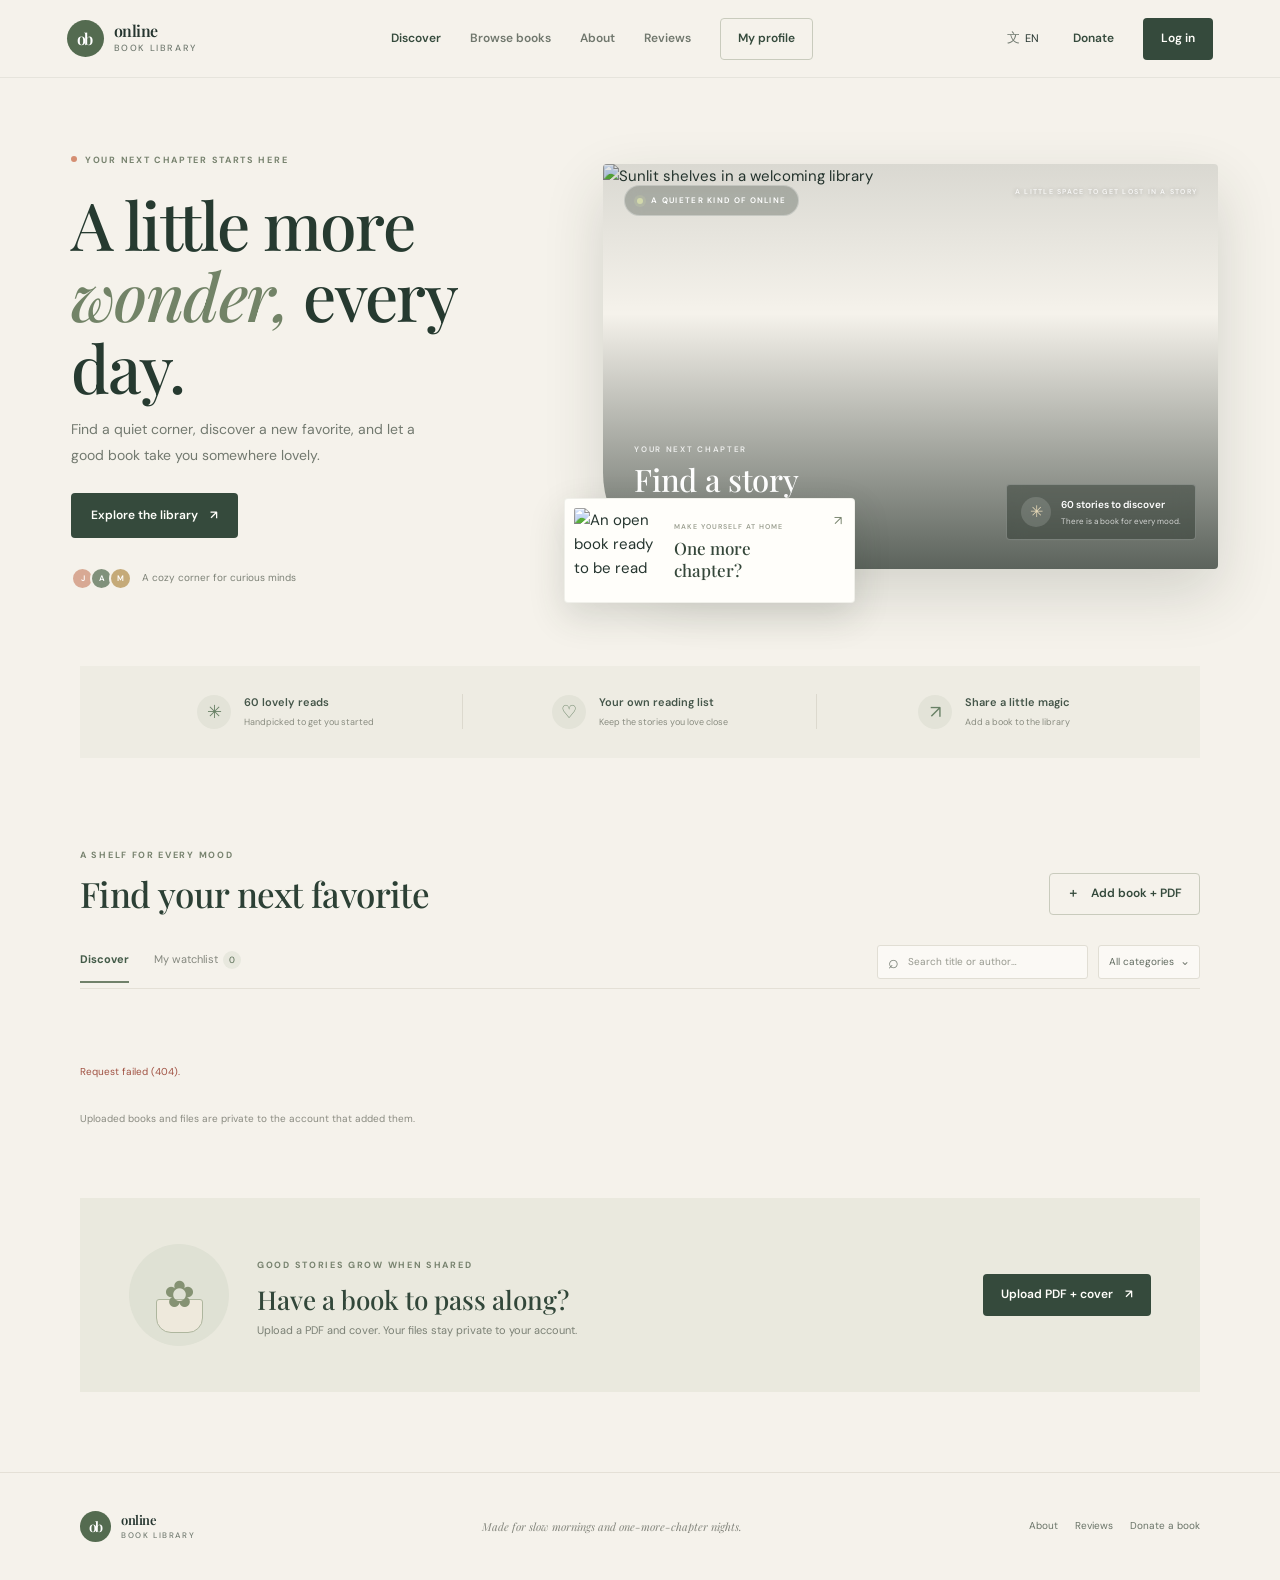
==== index.html @ 37eff49f "Greet signed-in readers on the homepage Show a time-appropriate greeting with the current account na" ====
<!doctype html>
<html lang="en">
<head>
  <meta charset="utf-8">
  <meta name="viewport" content="width=device-width, initial-scale=1">
  <meta name="theme-color" content="#f5f2eb">
  <meta name="description" content="Discover, read, and share books in the Online Book Library.">
  <title>Online Book Library — A little more wonder, every day</title>
  <link rel="preconnect" href="https://fonts.googleapis.com">
  <link rel="preconnect" href="https://fonts.gstatic.com" crossorigin>
  <link href="https://fonts.googleapis.com/css2?family=DM+Sans:wght@400;500;600;700&family=Playfair+Display:wght@500;600;700&display=swap" rel="stylesheet">
  <link rel="stylesheet" href="styles.css?v=3">
  <script src="app.js?v=4" defer></script>
</head>
<body>
  <header class="site-header">
    <a class="brand" href="index.html" aria-label="Online Book Library home">
      <span class="brand-mark" aria-hidden="true">ob</span>
      <span class="brand-name">online<span>book library</span></span>
    </a>
    <nav class="main-nav" aria-label="Main navigation">
      <a class="nav-link active" href="index.html" data-i18n="navHome">Discover</a>
      <a class="nav-link" href="#library" data-i18n="navBrowse">Browse books</a>
      <a class="nav-link" href="about.html" data-i18n="navAbout">About</a>
      <a class="nav-link" href="reviews.html" data-i18n="navReviews">Reviews</a>
      <a class="button button-outline" id="profile-link" href="profile.html">My profile</a>
    </nav>
    <div class="header-actions">
      <label class="language-picker">
        <span class="sr-only">Choose language</span>
        <span aria-hidden="true">文</span>
        <select id="language-select" aria-label="Choose language">
          <option value="en">EN</option>
          <option value="hi">हिन्दी</option>
        </select>
      </label>
      <button class="button button-quiet header-donate" id="donate-button" type="button" data-i18n="donate">Donate</button>
      <button class="button button-dark" id="account-button" type="button" data-i18n="login">Log in</button>
    </div>
  </header>

  <main>
    <section class="hero">
      <div class="hero-copy">
        <span class="eyebrow"><span class="eyebrow-dot"></span><span data-i18n="heroEyebrow">YOUR NEXT CHAPTER STARTS HERE</span></span>
        <p class="personal-greeting hidden" id="personal-greeting" aria-live="polite"></p>
        <h1 data-i18n="heroTitle">A little more<br><em>wonder,</em> every day.</h1>
        <p data-i18n="heroDescription">Find a quiet corner, discover a new favorite, and let a good book take you somewhere lovely.</p>
        <a class="button button-dark hero-button" href="#library"><span data-i18n="exploreBooks">Explore the library</span><span aria-hidden="true">↗</span></a>
        <div class="hero-note"><span class="avatar-stack" aria-hidden="true"><i>J</i><i>A</i><i>M</i></span><span data-i18n="heroNote">A cozy corner for curious minds</span></div>
      </div>
      <div class="hero-art">
        <img class="hero-photo" src="https://images.unsplash.com/photo-1507842217343-583bb7270b66?auto=format&amp;fit=crop&amp;w=1200&amp;q=85" alt="Sunlit shelves in a welcoming library" fetchpriority="high">
        <div class="hero-photo-shade"></div>
        <div class="hero-image-label"><span class="hero-live-dot"></span> A QUIETER KIND OF ONLINE</div>
        <div class="hero-image-caption"><span>YOUR NEXT CHAPTER</span><strong>Find a story<br>to call yours.</strong></div>
        <div class="hero-image-count"><span class="hero-count-icon">✳</span><span><strong>60 stories to discover</strong><small>There is a book for every mood.</small></span></div>
        <div class="hero-photo-credit">A LITTLE SPACE TO GET LOST IN A STORY</div>
        <div class="hero-floating-book">
          <img src="https://images.unsplash.com/photo-1512820790803-83ca734da794?auto=format&amp;fit=crop&amp;w=420&amp;h=360&amp;q=80" alt="An open book ready to be read" loading="eager">
          <div><span>MAKE YOURSELF AT HOME</span><strong>One more chapter?</strong></div>
          <span class="floating-book-arrow" aria-hidden="true">↗</span>
        </div>
      </div>
    </section>

    <section class="feature-strip" aria-label="Library highlights">
      <div><span class="feature-icon">✳</span><span><strong>60 lovely reads</strong><small>Handpicked to get you started</small></span></div>
      <div><span class="feature-icon">♡</span><span><strong>Your own reading list</strong><small>Keep the stories you love close</small></span></div>
      <div><span class="feature-icon">↗</span><span><strong>Share a little magic</strong><small>Add a book to the library</small></span></div>
    </section>

    <section class="library-section" id="library">
      <div class="section-heading">
        <div><span class="eyebrow" data-i18n="libraryEyebrow">A SHELF FOR EVERY MOOD</span><h2 data-i18n="libraryTitle">Find your next favorite</h2></div>
        <button class="button button-outline" id="upload-button" type="button"><span aria-hidden="true">＋</span><span data-i18n="addBook">Add a book</span></button>
      </div>
      <div class="library-toolbar">
        <div class="library-tabs" role="tablist" aria-label="Book shelf">
          <button class="tab-button selected" id="discover-tab" type="button" role="tab" aria-selected="true" data-i18n="tabDiscover">Discover</button>
          <button class="tab-button" id="watchlist-tab" type="button" role="tab" aria-selected="false"><span data-i18n="tabWatchlist">My watchlist</span><span class="watch-count" id="watch-count">0</span></button>
        </div>
        <div class="library-filters">
          <label class="search-box"><span aria-hidden="true">⌕</span><span class="sr-only">Search books</span><input id="search-input" type="search" placeholder="Search title or author…" data-i18n-placeholder="searchPlaceholder"></label>
          <label class="select-wrap"><span class="sr-only">Choose category</span><select id="category-select" aria-label="Choose category"><option value="all" data-i18n="allCategories">All categories</option></select></label>
        </div>
      </div>
      <div class="category-chips" id="category-chips" aria-label="Book categories"></div>
      <div class="book-grid" id="book-grid" aria-live="polite"></div>
      <div class="empty-state hidden" id="empty-state"><span>☁</span><h3 data-i18n="emptyTitle">Nothing on this shelf just yet</h3><p data-i18n="emptyDescription">Try another search, or save a book to your watchlist.</p><button class="text-button" id="show-all-button" type="button" data-i18n="showAll">Show all books ↗</button></div>
      <p class="library-footnote" id="library-footnote">Real cover images are shown where available via <a href="https://openlibrary.org/" target="_blank" rel="noopener noreferrer">Open Library</a>; unavailable covers get an illustrated fallback. Featured titles link to public search results. Your PDF uploads stay in this browser.</p>
    </section>

    <section class="share-banner">
      <div class="share-illustration" aria-hidden="true"><span>✿</span><i></i></div>
      <div><span class="eyebrow" data-i18n="shareEyebrow">GOOD STORIES GROW WHEN SHARED</span><h2 data-i18n="shareTitle">Have a book to pass along?</h2><p data-i18n="shareDescription">Add a PDF and its cover to your personal library shelf. Your files stay on this device.</p></div>
      <button class="button button-dark" id="share-upload-button" type="button"><span data-i18n="shareButton">Share a book</span><span aria-hidden="true">↗</span></button>
    </section>
  </main>

  <footer class="site-footer">
    <a class="brand footer-brand" href="index.html"><span class="brand-mark" aria-hidden="true">ob</span><span class="brand-name">online<span>book library</span></span></a>
    <p data-i18n="footerLine">Made for slow mornings and one-more-chapter nights.</p>
    <div><a href="about.html" data-i18n="navAbout">About</a><a href="reviews.html" data-i18n="navReviews">Reviews</a><button type="button" class="footer-donate" id="footer-donate">Donate a book</button></div>
  </footer>

  <dialog class="site-dialog" id="upload-dialog">
    <form class="dialog-shell" id="upload-form">
      <button class="dialog-close" type="button" data-close-dialog aria-label="Close">×</button>
      <span class="eyebrow">ADD TO YOUR SHELF</span><h2>Upload a book PDF</h2>
      <p class="dialog-intro">Choose the book's PDF and its cover image. Both files are saved in this browser only and aren't uploaded to a server.</p>
      <label class="field-label">Book title<input name="title" required maxlength="100" placeholder="A book worth sharing"></label>
      <label class="field-label">Author<input name="author" required maxlength="80" placeholder="Author name"></label>
      <label class="field-label">Category<select name="category" required><option>Fiction</option><option>Fantasy</option><option>Classics</option><option>Poetry</option><option>Mystery</option><option>Adventure</option><option>Romance</option><option>Non-fiction</option><option>Children</option><option>Other</option></select></label>
      <div class="upload-fields"><label class="file-field"><span>Cover image <small>(JPG, PNG, WEBP · max 5 MB)</small></span><input name="cover" type="file" accept="image/png,image/jpeg,image/webp" required></label><label class="file-field"><span>Book file <small>(PDF · max 30 MB)</small></span><input name="pdf" type="file" accept="application/pdf,.pdf" required></label></div>
      <p class="form-message" id="upload-message" role="status"></p>
      <button class="button button-dark dialog-submit" type="submit">Add to my library <span aria-hidden="true">↗</span></button>
    </form>
  </dialog>

  <dialog class="site-dialog" id="account-dialog">
    <form class="dialog-shell" id="account-form">
      <button class="dialog-close" type="button" data-close-dialog aria-label="Close">×</button>
      <span class="eyebrow">YOUR LITTLE READING CORNER</span><h2 id="account-title">Welcome back</h2>
      <p class="dialog-intro">This demo keeps account details and your reading list in this browser only. It doesn't create a secure online account.</p>
      <label class="field-label account-name-field hidden">Your name<input name="name" maxlength="60" placeholder="Your name"></label>
      <label class="field-label">Email address<input name="email" type="email" autocomplete="email" required placeholder="you@example.com"></label>
      <label class="field-label">Password<input name="password" type="password" autocomplete="current-password" required minlength="8" placeholder="At least 8 characters"></label>
      <p class="form-message" id="account-message" role="status"></p>
      <button class="button button-dark dialog-submit" type="submit" id="account-submit">Log in <span aria-hidden="true">↗</span></button>
      <button class="text-button account-switch" type="button" id="account-switch">New here? Create an account</button>
    </form>
  </dialog>

  <dialog class="site-dialog" id="donate-dialog">
    <div class="dialog-shell">
      <button class="dialog-close" type="button" data-close-dialog aria-label="Close">×</button>
      <span class="eyebrow">PASS THE STORY ALONG</span><h2>Donate a book</h2>
      <p class="dialog-intro">The library's online payment service isn't set up yet. You can still help this little library grow by sharing a book PDF and its cover.</p>
      <button class="button button-dark dialog-submit" type="button" id="donate-upload">Donate a book <span aria-hidden="true">↗</span></button>
      <p class="privacy-note">Shared files remain on your device in this demo. A real shared library needs a secure server.</p>
    </div>
  </dialog>

  <dialog class="site-dialog" id="book-dialog">
    <div class="dialog-shell book-dialog-shell">
      <button class="dialog-close" type="button" data-close-dialog aria-label="Close">×</button>
      <div id="book-detail"></div>
    </div>
  </dialog>
</body>
</html>
---- styles.css ----
:root {
  color-scheme: light;
  --paper: #f5f2eb;
  --paper-deep: #ebe6da;
  --white: #fffefa;
  --ink: #25352f;
  --muted: #737c72;
  --green: #546b50;
  --green-dark: #354a3c;
  --line: #e4e0d6;
  --coral: #d98669;
  --serif: "Playfair Display", Georgia, serif;
  --sans: "DM Sans", "Segoe UI", sans-serif;
}
* { box-sizing: border-box; }
html { scroll-behavior: smooth; scroll-padding-top: 85px; }
body { margin: 0; background: var(--paper); color: var(--ink); font-family: var(--sans); font-size: 15px; line-height: 1.6; }
button, input, select, textarea { font: inherit; }
button, a, select { -webkit-tap-highlight-color: transparent; }
a { color: inherit; text-decoration: none; }
button { color: inherit; }
.sr-only { position: absolute; width: 1px; height: 1px; padding: 0; margin: -1px; overflow: hidden; clip: rect(0,0,0,0); white-space: nowrap; border: 0; }
.hidden { display: none !important; }
.site-header { height: 78px; padding: 0 max(calc((100vw - 1180px)/2), 5.2%); display: flex; align-items: center; justify-content: space-between; gap: 24px; border-bottom: 1px solid rgba(57,69,57,.08); background: rgba(245,242,235,.96); position: sticky; top: 0; z-index: 20; backdrop-filter: blur(14px); }
.brand { display: inline-flex; gap: 10px; align-items: center; flex-shrink: 0; }
.brand-mark { width: 37px; height: 37px; border-radius: 50%; display: grid; place-items: center; background: var(--green); color: white; font: 600 16px var(--serif); letter-spacing: -2px; padding-right: 2px; }
.brand-name { color: var(--ink); font: 600 16px var(--serif); letter-spacing: -.5px; line-height: 1.05; }
.brand-name span { display: block; margin-top: 3px; color: var(--muted); font: 500 9px var(--sans); letter-spacing: 1.6px; text-transform: uppercase; }
.main-nav, .header-actions { display: flex; align-items: center; gap: 29px; }
.main-nav { margin-left: auto; margin-right: auto; }
.nav-link { color: #70776d; font-size: 12px; font-weight: 600; transition: color .2s; }
.nav-link:hover, .nav-link.active { color: var(--green-dark); }
.header-actions { gap: 11px; }
.button { min-height: 42px; border: 1px solid transparent; border-radius: 4px; display: inline-flex; align-items: center; justify-content: center; gap: 12px; padding: 0 17px; font-size: 12px; font-weight: 600; cursor: pointer; transition: transform .18s, background .18s, border-color .18s; }
.button:hover { transform: translateY(-1px); }
.button-dark { color: #fffefa; background: var(--green-dark); }
.button-dark:hover { background: #27392e; }
.button-quiet { background: transparent; color: var(--green-dark); }
.button-outline { border-color: #c9cbbd; background: transparent; color: var(--green-dark); }
.button-outline:hover { border-color: var(--green); background: #efeee5; }
.language-picker { display: inline-flex; align-items: center; gap: 5px; color: var(--muted); font-size: 13px; }
.language-picker select { appearance: none; border: 0; outline: 0; background: transparent; color: var(--ink); font-size: 11px; cursor: pointer; }
.hero { max-width: 1180px; min-height: 495px; margin: 0 auto; padding: 73px 24px 58px; display: grid; grid-template-columns: 1fr 1.04fr; align-items: center; gap: 38px; }
.hero-copy { padding: 2px 0 0 18px; }
.eyebrow { color: #78836f; font-size: 9px; font-weight: 700; letter-spacing: 1.7px; }
.eyebrow-dot { width: 6px; height: 6px; display: inline-block; margin: 0 8px 1px 0; border-radius: 50%; background: #d58e72; }
.personal-greeting { margin: 18px 0 -12px; color: #728367; font: 600 17px/1.4 var(--serif); }
h1, h2, h3, p { margin-top: 0; }
.hero h1, .subpage-hero h1 { margin: 19px 0 13px; color: #263a30; font: 500 clamp(43px, 5vw, 61px)/1.12 var(--serif); letter-spacing: -1.6px; }
h1 em { color: #728367; font-weight: 500; }
.hero-copy > p { max-width: 390px; margin-bottom: 24px; color: #72796f; font-size: 13px; line-height: 1.9; }
.hero-button { min-height: 45px; padding: 0 19px; }
.hero-note { display: flex; align-items: center; gap: 10px; margin-top: 31px; color: #7d8277; font-size: 10px; }
.avatar-stack { display: flex; padding-left: 4px; }
.avatar-stack i { width: 23px; height: 23px; display: grid; place-items: center; margin-left: -4px; border: 2px solid var(--paper); border-radius: 50%; background: #d8a994; color: white; font: 600 8px var(--sans); }
.avatar-stack i:nth-child(2) { background: #80917b; }.avatar-stack i:nth-child(3) { background: #c5aa78; }
.hero-art { min-height: 344px; position: relative; overflow: hidden; border-radius: 47% 47% 3px 3px; background: #e8e5d7; }
.art-sun { position: absolute; top: 39px; right: 77px; width: 92px; height: 92px; border-radius: 50%; background: #d5aa80; opacity: .8; }
.art-plant { position: absolute; right: 62px; bottom: 81px; width: 80px; height: 170px; }
.art-plant b { position: absolute; right: 7px; bottom: 0; width: 56px; height: 49px; background: #b76e51; border-radius: 9px 9px 22px 22px; }
.art-plant:after { position: absolute; content: ""; right: 10px; bottom: 46px; width: 51px; height: 11px; border-radius: 50%; background: #d58d69; }
.art-plant i { position: absolute; bottom: 48px; right: 32px; width: 2px; height: 113px; transform-origin: bottom; background: #697d61; }
.art-plant i:before { content: ""; position: absolute; top: 9px; left: -12px; width: 16px; height: 29px; border-radius: 100% 0 100% 0; background: #899779; transform: rotate(-20deg); }
.art-plant i:nth-child(1) { transform: rotate(-25deg); }.art-plant i:nth-child(2) { transform: rotate(20deg); height: 126px; }.art-plant i:nth-child(3) { transform: rotate(-3deg); height: 145px; }.art-plant i:nth-child(4) { transform: rotate(34deg); height: 107px; }
.art-books { position: absolute; left: 8%; bottom: 55px; width: 72%; height: 182px; }
.art-book { position: absolute; bottom: 0; display: flex; align-items: center; justify-content: center; text-align: center; box-shadow: 8px 12px 25px rgba(64,54,39,.14); color: #fbf5e8; font: 600 12px/1.5 var(--serif); letter-spacing: 1.2px; }
.art-book-one { left: 3%; width: 31%; height: 143px; background: #77846a; transform: rotate(-8deg); }.art-book-two { z-index: 2; left: 28%; bottom: 3px; width: 34%; height: 177px; background: #bb7158; transform: rotate(3deg); font-size: 20px; letter-spacing: 0; }.art-book-three { left: 54%; width: 34%; height: 157px; background: #d3b985; transform: rotate(8deg); color: #594b3b; font-size: 10px; }
.art-caption { position: absolute; right: 11%; bottom: 20px; color: #787768; font: italic 12px var(--serif); }.art-caption b { color: #b67855; font-size: 18px; margin-left: 5px; }
.feature-strip { max-width: 1120px; min-height: 92px; margin: 0 auto; padding: 19px 29px; display: grid; grid-template-columns: repeat(3, 1fr); align-items: center; background: #eeece3; }
.feature-strip > div { display: flex; align-items: center; gap: 13px; justify-content: center; border-right: 1px solid #dcd9ce; }
.feature-strip > div:last-child { border: 0; }.feature-icon { width: 34px; height: 34px; display: grid; place-items: center; border-radius: 50%; background: #e3e3d8; color: #688065; font-size: 18px; }
.feature-strip strong, .feature-strip small { display: block; }.feature-strip strong { color: #45564a; font-size: 11px; font-weight: 600; }.feature-strip small { margin-top: 3px; color: #898c80; font-size: 9px; }
.library-section { max-width: 1120px; margin: 0 auto; padding: 83px 0 71px; }
.section-heading { display: flex; align-items: end; justify-content: space-between; }
.section-heading h2, .reviews-list-heading h2 { margin: 8px 0 0; color: #2c4035; font: 500 35px/1.2 var(--serif); letter-spacing: -.6px; }
.library-toolbar { display: flex; justify-content: space-between; align-items: center; margin: 30px 0 17px; border-bottom: 1px solid var(--line); }
.library-tabs { display: flex; gap: 25px; }.tab-button { position: relative; border: 0; padding: 0 0 13px; background: none; color: #85887f; font-size: 11px; cursor: pointer; }.tab-button.selected { color: #435b48; font-weight: 700; }.tab-button.selected:after { position: absolute; right: 0; bottom: -1px; left: 0; height: 2px; background: #70816a; content: ""; }
.watch-count { min-width: 18px; height: 18px; display: inline-grid; place-items: center; margin-left: 5px; border-radius: 50%; background: #e8e8de; color: #566a52; font-size: 9px; }
.library-filters { display: flex; gap: 10px; padding-bottom: 9px; }.search-box, .select-wrap { height: 34px; display: flex; align-items: center; border: 1px solid #e1ded4; border-radius: 3px; background: rgba(255,254,250,.66); color: #777e74; }.search-box { width: 211px; gap: 7px; padding: 0 10px; font-size: 18px; }.search-box input { width: 100%; border: 0; outline: 0; background: transparent; color: var(--ink); font-size: 10px; }.search-box input::placeholder { color: #96988e; }.select-wrap select { height: 100%; border: 0; outline: 0; padding: 0 25px 0 10px; appearance: none; background: transparent; color: #616b60; font-size: 10px; cursor: pointer; }
.select-wrap { position: relative; }.select-wrap:after { position: absolute; right: 9px; content: "⌄"; font-size: 12px; pointer-events: none; }
.category-chips { min-height: 28px; display: flex; flex-wrap: wrap; gap: 7px; margin: 0 0 23px; }.category-chip { padding: 5px 11px; border: 1px solid #deddd3; border-radius: 30px; background: transparent; color: #727a70; font-size: 9px; cursor: pointer; }.category-chip.selected, .category-chip:hover { border-color: #637a60; background: #e9ebe1; color: #435842; }
.book-grid { display: grid; grid-template-columns: repeat(5, minmax(0, 1fr)); gap: 30px 19px; }
.book-card { min-width: 0; position: relative; }.book-cover-wrap { position: relative; overflow: hidden; height: 211px; border-radius: 3px; background: #e4e0d5; box-shadow: 0 5px 11px rgba(47,51,39,.09); }.book-cover { width: 100%; height: 100%; display: block; object-fit: cover; transition: transform .35s; }.book-card:hover .book-cover { transform: scale(1.035); }
.book-category { position: absolute; top: 10px; left: 9px; z-index: 1; padding: 4px 7px; border-radius: 2px; background: rgba(255,254,249,.9); color: #58674f; font-size: 8px; font-weight: 600; }.watch-toggle { position: absolute; top: 8px; right: 8px; z-index: 2; width: 29px; height: 29px; display: grid; place-items: center; border: 0; border-radius: 50%; background: rgba(255,254,250,.9); color: #596752; font-size: 17px; cursor: pointer; }.watch-toggle.is-saved { color: #c86d5a; }
.book-info { padding: 11px 1px 0; }.book-info h3 { overflow: hidden; margin: 0 0 4px; color: #35463b; font: 600 13px/1.35 var(--serif); text-overflow: ellipsis; white-space: nowrap; }.book-info p { margin: 0; overflow: hidden; color: #85877e; font-size: 9px; text-overflow: ellipsis; white-space: nowrap; }.book-actions { display: flex; gap: 13px; margin-top: 9px; }.book-action { border: 0; padding: 0; background: transparent; color: #60755d; font-size: 9px; font-weight: 600; cursor: pointer; }.book-action:hover { color: #27392e; text-decoration: underline; }.book-action.delete-action { color: #a76b5e; }
.empty-state { padding: 45px 10px; text-align: center; }.empty-state > span { color: #84937c; font-size: 27px; }.empty-state h3 { margin: 8px 0 4px; font: 500 24px var(--serif); }.empty-state p { margin-bottom: 12px; color: var(--muted); font-size: 12px; }.text-button { border: 0; background: none; color: #597151; font-size: 11px; font-weight: 600; cursor: pointer; }.text-button:hover { text-decoration: underline; }.library-footnote { margin: 24px 0 0; color: #8a8b81; font-size: 10px; }
.share-banner { max-width: 1120px; min-height: 194px; margin: 0 auto 80px; padding: 29px 49px; display: flex; align-items: center; gap: 28px; background: #eae9de; }.share-banner h2 { margin: 8px 0 5px; color: #32473a; font: 500 26px/1.3 var(--serif); }.share-banner p { margin: 0; color: #7b8075; font-size: 11px; }.share-banner > .button { margin-left: auto; flex-shrink: 0; }
.share-illustration { width: 100px; height: 102px; position: relative; flex: 0 0 100px; display: grid; place-items: center; border-radius: 50%; background: #dfe1d4; color: #859273; }.share-illustration span { position: relative; z-index: 1; font-size: 37px; }.share-illustration i { position: absolute; bottom: 13px; width: 47px; height: 34px; border: 1px solid #aeb69e; border-radius: 3px 3px 15px 15px; background: #eee9dc; }
.site-footer { min-height: 108px; padding: 24px max(calc((100vw - 1120px)/2), 5%); display: flex; align-items: center; justify-content: space-between; gap: 20px; border-top: 1px solid var(--line); }.footer-brand .brand-mark { width: 31px; height: 31px; font-size: 14px; }.footer-brand .brand-name { font-size: 13px; }.footer-brand .brand-name span { font-size: 8px; }.site-footer > p { margin: 0; color: #85877e; font: italic 11px var(--serif); }.site-footer > div { display: flex; gap: 17px; align-items: center; }.site-footer > div a, .footer-donate { border: 0; padding: 0; background: none; color: #697367; font-size: 10px; cursor: pointer; }.site-footer > div a:hover, .footer-donate:hover { color: var(--green-dark); }
.subpage { max-width: 1120px; margin: 0 auto; }.subpage-hero { position: relative; min-height: 375px; padding: 83px 65px 69px; overflow: hidden; }.subpage-hero h1 { font-size: 53px; }.subpage-hero > p { max-width: 465px; color: #757c72; font-size: 13px; line-height: 1.8; }.about-hero { background: #eeece3; }.about-art { position: absolute; top: 60px; right: 94px; width: 205px; height: 205px; display: grid; place-items: center; border: 1px solid #d3d5c7; border-radius: 50%; background: #e5e6da; color: #879274; }.about-art > span { font-size: 71px; opacity: .7; }.about-art i { position: absolute; bottom: 36px; right: -24px; padding: 15px 20px; transform: rotate(7deg); background: #bb765c; color: #fff8e9; font: 500 19px/1.25 var(--serif); }.about-art b { position: absolute; top: 28px; right: 15px; color: #b08063; font-size: 24px; }
.about-content { padding: 77px 67px; display: grid; grid-template-columns: 1fr .75fr; align-items: center; gap: 80px; }.about-content h2 { margin: 12px 0 17px; font: 500 34px/1.25 var(--serif); }.about-content article p { max-width: 520px; color: #747b70; font-size: 12px; line-height: 2; }.about-note { padding: 34px; border-left: 2px solid #adb59e; background: #efede4; }.about-note > span { color: #87947b; font: 52px var(--serif); line-height: .8; }.about-note p { margin: 10px 0 19px; color: #4a594d; font: 500 21px/1.5 var(--serif); }.about-note small { color: #82867b; font-size: 8px; letter-spacing: 1.3px; }
.about-values { padding: 40px 65px 76px; display: grid; grid-template-columns: repeat(3, 1fr); gap: 30px; }.about-values > div { padding-top: 17px; border-top: 1px solid #d9d9cf; }.about-values > div > span { color: #829078; font: 17px var(--serif); }.about-values h3 { margin: 10px 0 5px; font: 500 19px var(--serif); }.about-values p { margin: 0; color: #7c8278; font-size: 11px; line-height: 1.8; }
.about-cta, .reviews-cta { margin-top: 7px; }
.reviews-hero { min-height: 340px; padding-top: 76px; text-align: center; }.reviews-hero > p { margin-right: auto; margin-left: auto; }.reviews-layout { padding: 26px 40px 80px; display: grid; grid-template-columns: 1.2fr .8fr; gap: 60px; }.reviews-list-heading { display: flex; align-items: end; justify-content: space-between; margin-bottom: 19px; }.reviews-list-heading h2 { font-size: 30px; }.review-count { color: #85877e; font-size: 10px; }.reviews-list { display: grid; gap: 12px; }.review-card { padding: 20px 21px; border: 1px solid #e5e1d7; background: rgba(255,254,250,.58); }.review-card-top { display: flex; align-items: center; justify-content: space-between; gap: 10px; }.review-card h3 { margin: 0; font: 500 17px var(--serif); }.review-stars { color: #b98658; font-size: 12px; letter-spacing: 1px; }.review-card p { margin: 11px 0 0; color: #737b71; font-size: 11px; line-height: 1.8; white-space: pre-wrap; }.review-date { margin-top: 8px; color: #99988e; font-size: 9px; }.review-empty { padding: 33px; border: 1px dashed #d8d8cc; color: #777e73; font-size: 12px; text-align: center; }.review-form { padding: 29px; background: #eeece3; }.review-form h2 { margin: 8px 0 20px; font: 500 27px var(--serif); }.review-storage-note { margin: 11px 0 2px; color: #85877d; font-size: 9px; line-height: 1.65; }
.site-dialog { width: min(94vw, 465px); max-height: 90vh; padding: 0; overflow: auto; border: 0; border-radius: 4px; background: var(--paper); color: var(--ink); box-shadow: 0 22px 80px rgba(31,43,33,.25); }.site-dialog::backdrop { background: rgba(34,46,37,.48); backdrop-filter: blur(3px); }.dialog-shell { position: relative; padding: 37px 39px 34px; }.dialog-close { position: absolute; top: 12px; right: 15px; width: 32px; height: 32px; border: 0; border-radius: 50%; background: transparent; color: #7d8278; font-size: 24px; cursor: pointer; }.dialog-shell h2 { margin: 7px 0 6px; font: 500 29px var(--serif); }.dialog-intro { margin: 0 0 19px; color: #777e73; font-size: 11px; line-height: 1.75; }.field-label { display: block; margin: 0 0 13px; color: #586457; font-size: 10px; font-weight: 600; }.field-label input, .field-label select, .field-label textarea { width: 100%; min-height: 39px; margin-top: 5px; padding: 9px 11px; border: 1px solid #deddd3; border-radius: 3px; outline: none; background: #fffefa; color: var(--ink); font-size: 11px; }.field-label textarea { min-height: 100px; resize: vertical; }.field-label input:focus, .field-label select:focus, .field-label textarea:focus { border-color: #809078; box-shadow: 0 0 0 2px rgba(128,144,120,.12); }.upload-fields { display: grid; grid-template-columns: 1fr 1fr; gap: 10px; }.file-field { min-width: 0; padding: 11px; border: 1px dashed #c9cbbd; color: #586457; font-size: 9px; font-weight: 600; }.file-field small { display: block; margin-top: 2px; color: #8b8d83; font-size: 8px; font-weight: 400; }.file-field input { width: 100%; margin-top: 9px; color: #747b71; font-size: 9px; }.form-message { min-height: 0; margin: 7px 0; color: #a05243; font-size: 10px; }.form-message:empty { display: none; }.form-message.success { color: #4e6d4e; }.dialog-submit { width: 100%; min-height: 43px; margin-top: 5px; }.account-switch { display: block; margin: 14px auto 0; }.privacy-note { margin: 12px 0 0; color: #888b81; font-size: 9px; line-height: 1.65; }.book-detail-content { display: grid; grid-template-columns: 125px 1fr; gap: 21px; align-items: start; }.book-detail-cover { width: 125px; min-height: 177px; object-fit: cover; box-shadow: 0 6px 16px #3332; }.book-detail-content h2 { margin: 7px 0; font-size: 25px; }.book-detail-author { color: #81857a; font-size: 11px; }.book-detail-description { margin-top: 15px; color: #70786d; font-size: 11px; line-height: 1.8; }.book-detail-actions { display: flex; flex-wrap: wrap; gap: 8px; margin-top: 18px; }.book-detail-actions .button { min-height: 36px; padding: 0 11px; font-size: 10px; }
@media (max-width: 900px) { .site-header { padding-right: 4%; padding-left: 4%; gap: 12px; }.main-nav { gap: 15px; }.hero, .feature-strip, .library-section, .share-banner, .subpage { max-width: calc(100% - 48px); }.book-grid { grid-template-columns: repeat(4, minmax(0, 1fr)); }.hero { min-height: 425px; }.hero-art { min-height: 300px; }.feature-strip { padding-right: 10px; padding-left: 10px; }.feature-strip > div { gap: 7px; }.feature-strip small { font-size: 8px; }.about-art { right: 45px; }.site-footer { padding-right: 4%; padding-left: 4%; } }
@media (max-width: 650px) { .site-header { height: auto; min-height: 69px; padding: 11px 5%; flex-wrap: wrap; }.brand-mark { width: 33px; height: 33px; }.brand-name { font-size: 14px; }.main-nav { order: 3; width: 100%; justify-content: space-between; gap: 8px; margin: 3px 0 0; }.nav-link { font-size: 10px; }.header-actions { gap: 5px; }.button { min-height: 36px; padding: 0 10px; font-size: 10px; }.language-picker { font-size: 11px; }.header-donate { display: none; }.hero { max-width: 100%; padding: 43px 6% 40px; grid-template-columns: 1fr; gap: 29px; }.hero-copy { padding-left: 0; }.hero h1 { font-size: 47px; }.hero-art { min-height: 260px; margin: 0 8px; }.art-books { bottom: 39px; height: 155px; }.art-plant { right: 10%; transform: scale(.8); transform-origin: bottom; }.art-sun { top: 20px; right: 19%; width: 70px; height: 70px; }.feature-strip { max-width: calc(100% - 30px); padding: 14px 5px; grid-template-columns: 1fr; gap: 9px; }.feature-strip > div { width: 100%; justify-content: flex-start; padding: 5px 13px; border-right: 0; border-bottom: 1px solid #dcd9ce; }.feature-strip > div:last-child { border: 0; }.feature-icon { width: 29px; height: 29px; font-size: 15px; }.feature-strip strong { font-size: 10px; }.feature-strip small { font-size: 8px; }.library-section { max-width: calc(100% - 34px); padding: 59px 0 45px; }.section-heading h2 { font-size: 28px; }.section-heading .button { gap: 5px; }.library-toolbar { align-items: flex-start; flex-direction: column-reverse; gap: 14px; margin-top: 21px; }.library-filters { width: 100%; padding: 0; }.search-box { flex: 1; width: auto; }.select-wrap select { max-width: 132px; }.library-tabs { width: 100%; gap: 23px; }.tab-button { padding-bottom: 10px; }.category-chips { gap: 5px; margin-bottom: 16px; }.category-chip { padding: 5px 8px; font-size: 8px; }.book-grid { grid-template-columns: repeat(2, minmax(0, 1fr)); gap: 22px 13px; }.book-cover-wrap { height: clamp(165px, 58vw, 235px); }.book-info h3 { font-size: 12px; }.share-banner { max-width: calc(100% - 30px); margin-bottom: 48px; padding: 22px; flex-wrap: wrap; gap: 14px; }.share-illustration { width: 72px; height: 72px; flex-basis: 72px; }.share-illustration span { font-size: 29px; }.share-illustration i { bottom: 7px; width: 36px; height: 25px; }.share-banner > div:nth-child(2) { flex: 1; }.share-banner h2 { font-size: 20px; }.share-banner p { font-size: 10px; }.share-banner > .button { margin-left: 86px; }.site-footer { padding: 21px 5%; flex-wrap: wrap; }.site-footer > p { order: 3; width: 100%; font-size: 10px; }.site-footer > div { gap: 12px; }.site-footer > div a, .footer-donate { font-size: 9px; }.subpage { max-width: 100%; }.subpage-hero { min-height: 320px; padding: 59px 7% 42px; }.subpage-hero h1 { font-size: 42px; }.subpage-hero > p { max-width: 360px; font-size: 11px; }.about-art { top: auto; right: 13px; bottom: -53px; width: 130px; height: 130px; opacity: .58; }.about-art > span { font-size: 47px; }.about-art i { right: -10px; bottom: 23px; padding: 9px 12px; font-size: 13px; }.about-art b { font-size: 15px; }.about-content { padding: 49px 7%; grid-template-columns: 1fr; gap: 18px; }.about-content h2 { font-size: 29px; }.about-content article p { font-size: 11px; }.about-note { padding: 22px; }.about-note p { font-size: 18px; }.about-values { padding: 10px 7% 45px; grid-template-columns: 1fr; gap: 17px; }.reviews-hero { min-height: 285px; padding-top: 58px; }.reviews-layout { padding: 21px 6% 48px; grid-template-columns: 1fr; gap: 28px; }.reviews-list-heading h2 { font-size: 27px; }.review-form { padding: 22px; }.dialog-shell { padding: 33px 23px 26px; }.book-detail-content { grid-template-columns: 95px 1fr; gap: 14px; }.book-detail-cover { width: 95px; min-height: 135px; }.book-detail-content h2 { font-size: 20px; }.book-detail-actions .button { padding: 0 8px; font-size: 9px; } }

.profile-page { min-height: calc(100vh - 186px); }
.profile-hero { min-height: 280px; padding-top: 63px; background: #eeece3; }
.profile-hero h1 { font-size: 48px; }
.profile-content { min-height: 260px; padding: 35px 40px 78px; }
.profile-signin { padding: 35px; border: 1px solid var(--line); background: var(--white); text-align: center; }
.profile-signin h2, .profile-section-heading h2 { margin: 7px 0; color: var(--green-dark); font: 500 28px var(--serif); }
.profile-signin p { color: var(--muted); font-size: 12px; }
.profile-dashboard { display: grid; gap: 43px; }
.profile-account-card { display: flex; align-items: center; gap: 18px; padding: 25px; border: 1px solid var(--line); background: var(--white); }
.profile-avatar { width: 58px; height: 58px; flex: 0 0 58px; display: grid; place-items: center; border-radius: 50%; background: #e4e6dc; color: var(--green); font: 500 24px var(--serif); }
.profile-account-card h2 { margin: 4px 0 0; color: var(--green-dark); font: 500 25px var(--serif); }
.profile-account-card p { margin: 1px 0 0; color: var(--muted); font-size: 11px; }
.profile-stats { display: flex; gap: 16px; margin-left: auto; color: var(--muted); font-size: 10px; }
.profile-stats strong { color: var(--green-dark); font-size: 15px; }
.profile-section-heading { display: flex; align-items: end; justify-content: space-between; margin-bottom: 17px; }
.profile-section-heading h2 { margin-bottom: 0; }
.profile-section-heading .text-button { color: var(--green); font-size: 11px; }
.profile-book-grid { display: grid; grid-template-columns: repeat(2, minmax(0, 1fr)); gap: 12px; }
.profile-book-card { min-width: 0; display: flex; gap: 15px; padding: 14px; border: 1px solid var(--line); background: rgba(255,254,250,.7); }
.profile-book-card > img { width: 76px; height: 106px; flex: 0 0 76px; object-fit: cover; background: var(--paper-deep); }
.profile-book-card > div { min-width: 0; display: flex; flex-direction: column; align-items: flex-start; }
.profile-book-card h3 { margin: 3px 0 4px; color: var(--green-dark); font: 500 16px/1.35 var(--serif); }
.profile-book-card p { margin: 0; color: var(--muted); font-size: 10px; }
.profile-book-actions { display: flex; flex-wrap: wrap; gap: 12px; margin-top: auto; padding-top: 8px; }
.profile-book-actions .book-action { width: auto; min-height: 27px; border: 0; padding: 0; color: var(--green); font-size: 10px; cursor: pointer; }
.profile-book-actions .delete-action { color: #a55f4d; }
.profile-empty { grid-column: 1 / -1; padding: 25px; border: 1px dashed #d8d8cc; color: #777e73; font-size: 11px; text-align: center; }
.profile-privacy { margin: 0; color: var(--muted); font-size: 10px; }
@media (max-width: 900px) { .profile-content { padding-right: 20px; padding-left: 20px; }.main-nav { gap: 12px; }.main-nav #profile-link { padding: 0 8px; } }
@media (max-width: 650px) { .main-nav #profile-link { min-height: 28px; padding: 0 6px; font-size: 9px; }.profile-hero { min-height: 245px; }.profile-hero h1 { font-size: 40px; }.profile-content { padding: 22px 6% 48px; }.profile-account-card { align-items: flex-start; flex-wrap: wrap; gap: 12px; padding: 18px; }.profile-avatar { width: 45px; height: 45px; flex-basis: 45px; }.profile-account-card h2 { font-size: 20px; }.profile-stats { width: 100%; margin-left: 57px; }.profile-dashboard { gap: 32px; }.profile-section-heading h2 { font-size: 23px; }.profile-book-grid { grid-template-columns: 1fr; }.profile-book-card { gap: 12px; padding: 11px; }.profile-book-card > img { width: 67px; height: 94px; flex-basis: 67px; }.profile-signin { padding: 25px 18px; } }

.book-cover-wrap { height: auto; aspect-ratio: 0.8; }

.hero { max-width: 1220px; min-height: 570px; padding: 66px 32px 76px; grid-template-columns: .88fr 1.12fr; gap: 58px; }
.hero-copy { padding-left: 9px; }
.hero h1 { font-size: clamp(48px, 5.2vw, 66px); line-height: 1.08; }
.hero-copy > p { max-width: 370px; font-size: 14px; }
.hero-art { min-height: 0; height: 405px; position: relative; overflow: visible; border-radius: 0; background: transparent; }
.hero-photo { position: absolute; inset: 0; width: 100%; height: 100%; border-radius: 4px 4px 4px 96px; object-fit: cover; object-position: center 52%; box-shadow: 0 24px 60px rgba(40,52,40,.16); }
.hero-photo-shade { position: absolute; inset: 0; border-radius: 4px 4px 4px 96px; background: linear-gradient(180deg,rgba(19,31,24,.12) 0%,rgba(19,31,24,0) 37%,rgba(19,31,24,.68) 100%); pointer-events: none; }
.hero-image-label { position: absolute; top: 21px; left: 21px; display: inline-flex; align-items: center; gap: 8px; padding: 8px 12px; border: 1px solid rgba(255,255,255,.32); border-radius: 30px; background: rgba(31,43,35,.28); color: white; font-size: 8px; font-weight: 600; letter-spacing: 1.3px; backdrop-filter: blur(8px); }
.hero-live-dot { width: 6px; height: 6px; border-radius: 50%; background: #d3d9ac; box-shadow: 0 0 0 3px rgba(211,217,172,.2); }
.hero-image-caption { position: absolute; bottom: 36px; left: 31px; color: white; }
.hero-image-caption > span, .hero-floating-book > div > span { display: block; font-size: 8px; font-weight: 600; letter-spacing: 1.7px; opacity: .8; }
.hero-image-caption strong { display: block; margin-top: 6px; font: 500 31px/1.16 var(--serif); letter-spacing: -.3px; }
.hero-image-count { position: absolute; right: 22px; bottom: 29px; display: flex; align-items: center; gap: 10px; padding: 12px 14px; border: 1px solid rgba(255,255,255,.25); border-radius: 4px; background: rgba(35,47,38,.44); color: white; backdrop-filter: blur(9px); }
.hero-count-icon { width: 30px; height: 30px; display: grid; place-items: center; border-radius: 50%; background: rgba(255,255,255,.15); color: #e4d7b6; font-size: 16px; }
.hero-image-count strong, .hero-image-count small { display: block; }
.hero-image-count strong { font-size: 10px; font-weight: 600; }
.hero-image-count small { margin-top: 2px; color: rgba(255,255,255,.75); font-size: 8px; }
.hero-photo-credit { position: absolute; top: 22px; right: 21px; color: rgba(255,255,255,.82); font-size: 7px; font-weight: 600; letter-spacing: 1.25px; text-shadow: 0 1px 5px #0005; }
.hero-floating-book { position: absolute; z-index: 2; bottom: -34px; left: -39px; width: 291px; min-height: 103px; display: flex; align-items: center; gap: 15px; padding: 9px 37px 9px 9px; border: 1px solid rgba(67,77,58,.08); border-radius: 4px; background: #fffefa; box-shadow: 0 13px 36px rgba(43,54,41,.16); }
.hero-floating-book > img { width: 89px; height: 85px; border-radius: 2px; object-fit: cover; }
.hero-floating-book > div > span { color: #858a79; font-size: 7px; letter-spacing: 1px; }
.hero-floating-book > div > strong { display: block; margin-top: 5px; color: #35473a; font: 500 17px var(--serif); }
.floating-book-arrow { position: absolute; top: 12px; right: 12px; color: #79856f; font-size: 13px; }
.hero-note { margin-top: 29px; }
.feature-strip { max-width: 1120px; }
@media (max-width: 900px) {
  .hero { min-height: 470px; padding: 55px 20px 70px; grid-template-columns: .9fr 1.1fr; gap: 32px; }
  .hero-art { height: 345px; }
  .hero-image-caption { bottom: 30px; left: 23px; }
  .hero-image-caption strong { font-size: 26px; }
  .hero-image-count { right: 13px; bottom: 20px; padding: 9px; }
  .hero-floating-book { left: -18px; width: 250px; }
}
@media (max-width: 650px) {
  .hero { min-height: 0; padding: 43px 6% 60px; grid-template-columns: 1fr; gap: 29px; }
  .hero h1 { font-size: 47px; }
  .hero-art { height: clamp(255px, 72vw, 340px); margin: 0 8px 20px 16px; }
  .hero-photo, .hero-photo-shade { border-radius: 4px 4px 4px 64px; }
  .hero-photo-credit { display: none; }
  .hero-image-label { top: 12px; left: 12px; padding: 7px 9px; font-size: 7px; }
  .hero-image-caption { bottom: 23px; left: 18px; }
  .hero-image-caption strong { font-size: 23px; }
  .hero-image-count { right: 10px; bottom: 13px; gap: 7px; padding: 7px; }
  .hero-count-icon { width: 25px; height: 25px; font-size: 13px; }
  .hero-image-count strong { font-size: 8px; }
  .hero-image-count small { font-size: 7px; }
  .hero-floating-book { bottom: -34px; left: -13px; width: min(245px, 84%); min-height: 81px; gap: 11px; padding: 7px 25px 7px 7px; }
  .hero-floating-book > img { width: 68px; height: 67px; }
  .hero-floating-book > div > span { font-size: 6px; }
  .hero-floating-book > div > strong { font-size: 15px; }
}
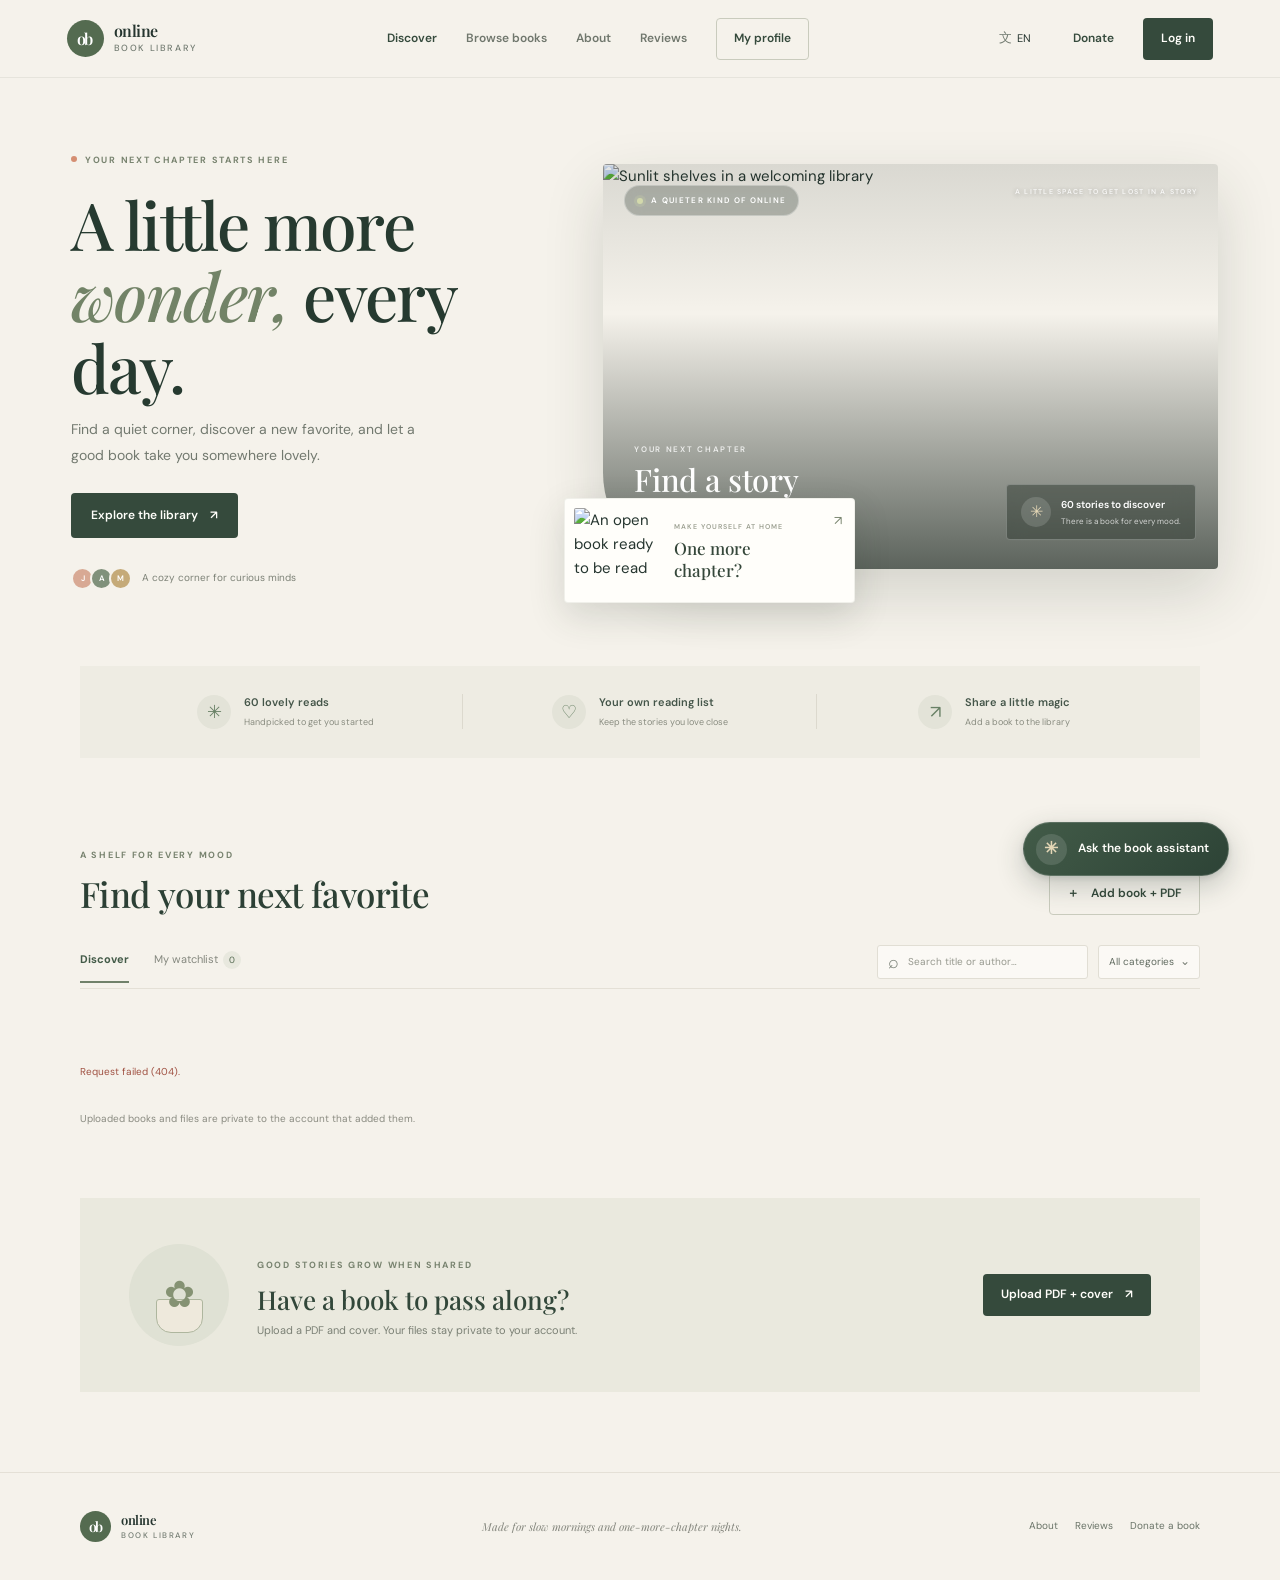
==== commit d3f885af: "Add Punjabi language and book assistant Add a responsive catalog-based book assistant with localized" ====
--- a/index.html
+++ b/index.html
@@ -8,9 +8,9 @@
   <title>Online Book Library — A little more wonder, every day</title>
   <link rel="preconnect" href="https://fonts.googleapis.com">
   <link rel="preconnect" href="https://fonts.gstatic.com" crossorigin>
-  <link href="https://fonts.googleapis.com/css2?family=DM+Sans:wght@400;500;600;700&family=Playfair+Display:wght@500;600;700&display=swap" rel="stylesheet">
-  <link rel="stylesheet" href="styles.css?v=3">
-  <script src="app.js?v=4" defer></script>
+  <link href="https://fonts.googleapis.com/css2?family=DM+Sans:wght@400;500;600;700&family=Noto+Sans+Gurmukhi:wght@400;500;600;700&family=Playfair+Display:wght@500;600;700&display=swap" rel="stylesheet">
+  <link rel="stylesheet" href="styles.css?v=5">
+  <script src="app.js?v=11" defer></script>
 </head>
 <body>
   <header class="site-header">
@@ -23,7 +23,7 @@
       <a class="nav-link" href="#library" data-i18n="navBrowse">Browse books</a>
       <a class="nav-link" href="about.html" data-i18n="navAbout">About</a>
       <a class="nav-link" href="reviews.html" data-i18n="navReviews">Reviews</a>
-      <a class="button button-outline" id="profile-link" href="profile.html">My profile</a>
+      <a class="button button-outline" id="profile-link" href="profile.html" data-i18n="profileLink">My profile</a>
     </nav>
     <div class="header-actions">
       <label class="language-picker">
@@ -32,6 +32,7 @@
         <select id="language-select" aria-label="Choose language">
           <option value="en">EN</option>
           <option value="hi">हिन्दी</option>
+          <option value="pa">ਪੰਜਾਬੀ</option>
         </select>
       </label>
       <button class="button button-quiet header-donate" id="donate-button" type="button" data-i18n="donate">Donate</button>
@@ -101,8 +102,38 @@
   <footer class="site-footer">
     <a class="brand footer-brand" href="index.html"><span class="brand-mark" aria-hidden="true">ob</span><span class="brand-name">online<span>book library</span></span></a>
     <p data-i18n="footerLine">Made for slow mornings and one-more-chapter nights.</p>
-    <div><a href="about.html" data-i18n="navAbout">About</a><a href="reviews.html" data-i18n="navReviews">Reviews</a><button type="button" class="footer-donate" id="footer-donate">Donate a book</button></div>
+    <div><a href="about.html" data-i18n="navAbout">About</a><a href="reviews.html" data-i18n="navReviews">Reviews</a><button type="button" class="footer-donate" id="footer-donate" data-i18n="footerDonate">Donate a book</button></div>
   </footer>
+
+  <section class="book-assistant" aria-label="AI book assistant">
+    <div class="assistant-panel hidden" id="assistant-panel" aria-label="Book assistant chat">
+      <header class="assistant-header">
+        <div class="assistant-avatar" aria-hidden="true">✳</div>
+        <div class="assistant-heading"><strong data-i18n="assistantTitle">Book assistant</strong><small data-i18n="assistantSubtitle">Your friendly library guide</small></div>
+        <div class="assistant-top-actions">
+          <button class="assistant-clear" id="assistant-clear" type="button" aria-label="Clear conversation" title="Clear conversation">↺</button>
+          <button class="assistant-close" id="assistant-close" type="button" aria-label="Close chat">×</button>
+        </div>
+      </header>
+      <div class="assistant-messages" id="assistant-messages" role="log" aria-live="polite" aria-relevant="additions">
+        <p class="assistant-message assistant-message-bot" data-i18n="assistantWelcome">Hi! Tell me what you enjoy, or ask for a genre, author, or book from our library.</p>
+        <div class="assistant-suggestions" id="assistant-suggestions">
+          <button type="button" data-assistant-prompt="mystery" data-i18n="assistantMystery">Mystery</button>
+          <button type="button" data-assistant-prompt="adventure" data-i18n="assistantAdventure">Adventure</button>
+          <button type="button" data-assistant-prompt="browse" data-i18n="assistantBrowse">Browse the library</button>
+        </div>
+      </div>
+      <form class="assistant-form" id="assistant-form">
+        <label class="sr-only" for="assistant-input" data-i18n="assistantInputLabel">Ask about books</label>
+        <input id="assistant-input" name="message" maxlength="300" autocomplete="off" data-i18n-placeholder="assistantPlaceholder" placeholder="Ask me about books…" required>
+        <button type="submit" data-i18n="assistantSend" aria-label="Send message">Send</button>
+      </form>
+      <p class="assistant-privacy" data-i18n="assistantPrivacy">Replies use this library's catalog. Your messages stay in this browser.</p>
+    </div>
+    <button class="assistant-launcher" id="assistant-launcher" type="button" aria-controls="assistant-panel" aria-expanded="false">
+      <span class="assistant-launcher-icon" aria-hidden="true">✳</span><span data-i18n="assistantOpen">Ask the book assistant</span>
+    </button>
+  </section>
 
   <dialog class="site-dialog" id="upload-dialog">
     <form class="dialog-shell" id="upload-form">
--- a/styles.css
+++ b/styles.css
@@ -180,3 +180,60 @@
   .hero-floating-book > div > span { font-size: 6px; }
   .hero-floating-book > div > strong { font-size: 15px; }
 }
+.book-assistant { position: fixed; z-index: 30; right: max(calc((100vw - 1180px)/2), 5.2%); bottom: 22px; display: flex; flex-direction: column; align-items: flex-end; gap: 12px; }
+.assistant-launcher { min-height: 50px; display: inline-flex; align-items: center; gap: 10px; padding: 0 17px; border: 0; border-radius: 30px; background: var(--green-dark); color: #fffefa; box-shadow: 0 8px 24px rgba(37,53,47,.22); font-size: 12px; font-weight: 600; cursor: pointer; transition: transform .18s, background .18s; }
+.assistant-launcher:hover { transform: translateY(-2px); background: #27392e; }
+.assistant-launcher-icon { width: 25px; height: 25px; display: grid; place-items: center; border-radius: 50%; background: rgba(255,255,255,.15); font-size: 15px; }
+.assistant-panel { width: min(365px, calc(100vw - 32px)); height: min(510px, calc(100dvh - 105px)); min-height: 350px; display: flex; flex-direction: column; overflow: hidden; border: 1px solid #e4e0d6; border-radius: 10px; background: var(--white); box-shadow: 0 16px 48px rgba(37,53,47,.2); }
+.assistant-header { min-height: 68px; display: flex; align-items: center; gap: 11px; padding: 12px 15px; border-bottom: 1px solid var(--line); background: #f8f6f0; }
+.assistant-avatar { width: 37px; height: 37px; display: grid; place-items: center; flex: 0 0 auto; border-radius: 50%; background: #e4e8dd; color: var(--green); font-size: 20px; }
+.assistant-header strong, .assistant-header small { display: block; }.assistant-header strong { color: #35473a; font: 600 15px var(--serif); }.assistant-header small { margin-top: 2px; color: #85877e; font-size: 9px; }
+.assistant-close { width: 31px; height: 31px; margin-left: auto; border: 0; border-radius: 50%; background: transparent; color: #737c72; font-size: 23px; line-height: 1; cursor: pointer; }.assistant-close:hover { background: #eeece3; }
+.assistant-messages { flex: 1; overflow-y: auto; padding: 17px 14px 12px; }
+.assistant-message { width: fit-content; max-width: 90%; margin: 0 0 10px; padding: 10px 12px; border-radius: 11px; font-size: 11px; line-height: 1.65; white-space: pre-line; overflow-wrap: anywhere; }
+.assistant-message-bot { border-bottom-left-radius: 3px; background: #f1f0e9; color: #45554a; }
+.assistant-message-user { margin-left: auto; border-bottom-right-radius: 3px; background: #52694e; color: #fffefa; }
+.assistant-suggestions { display: flex; flex-wrap: wrap; gap: 7px; margin: 3px 0 12px; }
+.assistant-suggestions button { padding: 6px 9px; border: 1px solid #dfe1d6; border-radius: 15px; background: #fffefa; color: #566a52; font-size: 9px; cursor: pointer; }.assistant-suggestions button:hover { border-color: #83917a; background: #f2f3ed; }
+.assistant-form { display: flex; gap: 7px; padding: 11px 12px; border-top: 1px solid var(--line); }
+.assistant-form input { width: 100%; min-width: 0; height: 38px; padding: 0 11px; border: 1px solid #deded3; border-radius: 5px; outline: none; background: #fffefa; color: var(--ink); font-size: 11px; }.assistant-form input:focus { border-color: #819077; box-shadow: 0 0 0 2px rgba(84,107,80,.12); }
+.assistant-form button { min-width: 59px; padding: 0 12px; border: 0; border-radius: 5px; background: var(--green-dark); color: #fffefa; font-size: 10px; font-weight: 600; cursor: pointer; }.assistant-form button:hover { background: #27392e; }
+.assistant-privacy { margin: 0; padding: 0 12px 10px; color: #8a8b81; font-size: 8px; text-align: center; }
+@media (max-width: 650px) {
+  .book-assistant { right: 14px; bottom: 14px; }
+  .assistant-launcher { min-height: 46px; padding: 0 14px; font-size: 11px; }
+  .assistant-panel { width: min(365px, calc(100vw - 28px)); height: min(500px, calc(100dvh - 82px)); min-height: 330px; }
+}
+.book-assistant { right: max(calc((100vw - 1180px)/2), 4%); bottom: 24px; gap: 14px; }
+.assistant-launcher { min-height: 54px; gap: 11px; padding: 0 19px 0 12px; border: 1px solid rgba(255,255,255,.16); border-radius: 32px; background: linear-gradient(135deg, #425b48, #2d4336); box-shadow: 0 10px 28px rgba(37,53,47,.24), 0 2px 6px rgba(37,53,47,.12); font-size: 12px; letter-spacing: .05px; }
+.assistant-launcher:hover { transform: translateY(-2px); background: linear-gradient(135deg, #4d6852, #354d3d); box-shadow: 0 13px 32px rgba(37,53,47,.28); }
+.assistant-launcher-icon { width: 31px; height: 31px; background: rgba(255,255,255,.13); color: #e4d7b6; font-size: 17px; }
+.assistant-panel { width: min(395px, calc(100vw - 32px)); height: min(570px, calc(100dvh - 112px)); min-height: 370px; border: 1px solid rgba(53,74,60,.13); border-radius: 17px; box-shadow: 0 24px 70px rgba(37,53,47,.24), 0 4px 14px rgba(37,53,47,.1); animation: assistant-arrive .22s ease-out; }
+@keyframes assistant-arrive { from { opacity: 0; transform: translateY(10px) scale(.985); } to { opacity: 1; transform: translateY(0) scale(1); } }
+.assistant-header { min-height: 79px; gap: 12px; padding: 15px 16px; background: linear-gradient(110deg, #f8f7f1 0%, #eff1e9 100%); }
+.assistant-avatar { width: 42px; height: 42px; border: 1px solid rgba(84,107,80,.11); background: linear-gradient(145deg, #e6e9df, #dfe5d8); box-shadow: inset 0 1px 2px rgba(255,255,255,.8); font-size: 21px; }
+.assistant-heading { min-width: 0; }.assistant-header strong { font-size: 16px; letter-spacing: -.15px; }.assistant-header small { display: flex; align-items: center; gap: 6px; margin-top: 5px; font-size: 9px; }
+.assistant-header small::before { width: 6px; height: 6px; display: inline-block; flex: 0 0 6px; border-radius: 50%; background: #7d9a6f; box-shadow: 0 0 0 3px rgba(125,154,111,.13); content: ""; }
+.assistant-top-actions { display: flex; gap: 4px; margin-left: auto; }.assistant-clear, .assistant-close { width: 32px; height: 32px; display: grid; place-items: center; margin: 0; border: 0; border-radius: 50%; background: transparent; color: #697769; cursor: pointer; transition: background .16s, color .16s; }.assistant-clear { font-size: 19px; }.assistant-close { font-size: 23px; }.assistant-clear:hover, .assistant-close:hover { background: rgba(84,107,80,.1); color: var(--green-dark); }
+.assistant-messages { padding: 19px 16px 14px; background: radial-gradient(ellipse at 100% 0%, rgba(232,235,223,.36), transparent 45%), #fffefa; scroll-behavior: smooth; }
+.assistant-message { max-width: 88%; margin-bottom: 12px; padding: 11px 14px; border-radius: 14px; font-size: 12px; line-height: 1.7; box-shadow: 0 2px 6px rgba(37,53,47,.045); animation: assistant-message-in .16s ease-out; }
+@keyframes assistant-message-in { from { opacity: 0; transform: translateY(4px); } to { opacity: 1; transform: translateY(0); } }
+.assistant-message-bot { border: 1px solid #eeede5; border-bottom-left-radius: 5px; background: #f5f5ef; color: #405246; }
+.assistant-message-user { border-bottom-right-radius: 5px; background: linear-gradient(135deg, #60775a, #465f49); color: #fffefa; box-shadow: 0 3px 8px rgba(53,74,60,.14); }
+.assistant-suggestions { gap: 8px; margin: 4px 0 15px; }.assistant-suggestions button { padding: 7px 11px; border-color: #e2e5db; background: #fffefa; color: #52694e; font-size: 10px; transition: border-color .16s, background .16s, transform .16s; }.assistant-suggestions button:hover { transform: translateY(-1px); border-color: #9baa91; background: #f1f3ed; }
+.assistant-form { gap: 8px; padding: 12px 13px 9px; border-top: 1px solid #eeece4; background: #fffefa; }.assistant-form input { height: 43px; padding: 0 13px; border-color: #e5e3d9; border-radius: 23px; background: #faf9f5; font-size: 12px; }.assistant-form input:focus { border-color: #8b9b80; box-shadow: 0 0 0 3px rgba(84,107,80,.11); }.assistant-form button { min-width: 69px; border-radius: 23px; background: var(--green-dark); font-size: 11px; transition: transform .16s, background .16s; }.assistant-form button:hover { transform: translateY(-1px); }
+.assistant-privacy { padding: 2px 13px 11px; background: #fffefa; color: #919186; font-size: 9px; }
+.assistant-launcher:focus-visible, .assistant-close:focus-visible, .assistant-clear:focus-visible, .assistant-form button:focus-visible, .assistant-suggestions button:focus-visible { outline: 3px solid #d3ac74; outline-offset: 3px; }
+html[lang="pa"] body, html[lang="pa"] button, html[lang="pa"] input, html[lang="pa"] select { font-family: "Noto Sans Gurmukhi", var(--sans); }
+html[lang="pa"] .assistant-header strong { font-family: "Noto Sans Gurmukhi", var(--sans); font-size: 14px; }
+html[lang="pa"] .assistant-header small, html[lang="pa"] .assistant-message, html[lang="pa"] .assistant-form input { line-height: 1.8; }
+@media (max-width: 650px) {
+  .book-assistant { right: 14px; bottom: 14px; gap: 10px; }
+  .assistant-launcher { min-height: 49px; padding-right: 15px; font-size: 11px; }
+  .assistant-panel { width: min(395px, calc(100vw - 28px)); height: min(560px, calc(100dvh - 85px)); min-height: 330px; border-radius: 16px; }
+}
+@media (prefers-reduced-motion: reduce) {
+  .assistant-panel, .assistant-message { animation: none; }
+  .assistant-messages { scroll-behavior: auto; }
+  .assistant-launcher, .assistant-suggestions button, .assistant-form button { transition: none; }
+}
